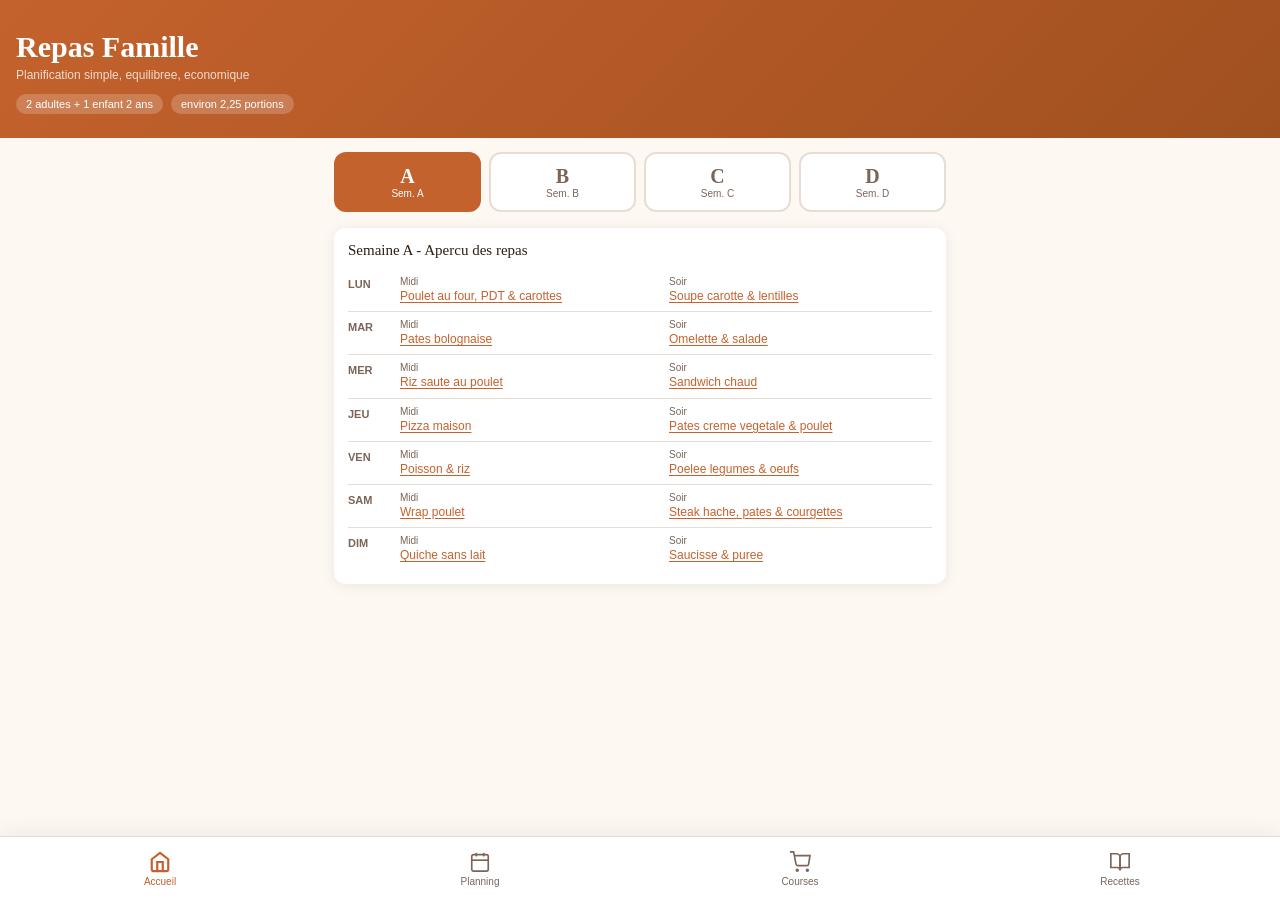
==== Bouffe.html @ 660d754c "Add files via upload" ====
<!DOCTYPE html>
<html lang="fr">
<head>
  <meta charset="UTF-8">
  <meta name="viewport" content="width=device-width, initial-scale=1.0">
  <meta name="theme-color" content="#c4622d">
  <meta name="mobile-web-app-capable" content="yes">
  <meta name="apple-mobile-web-app-capable" content="yes">
  <meta name="apple-mobile-web-app-title" content="Repas Famille">
  <meta name="apple-mobile-web-app-status-bar-style" content="default">
  <title>Repas Famille</title>
  <link rel="manifest" href="manifest.webmanifest">
  <link rel="icon" href="icon.svg" type="image/svg+xml">
  <link rel="apple-touch-icon" href="icon.svg">
  <link rel="stylesheet" href="style.css">
</head>
<body>
  <nav class="nav">
    <button class="nav-item active" id="nav-home" onclick="navigate('home')">
      <svg viewBox="0 0 24 24" fill="none" stroke="currentColor">
        <path d="M3 9l9-7 9 7v11a2 2 0 01-2 2H5a2 2 0 01-2-2z"/>
        <polyline points="9 22 9 12 15 12 15 22"/>
      </svg>
      Accueil
    </button>
    <button class="nav-item" id="nav-planning" onclick="navigate('planning')">
      <svg viewBox="0 0 24 24" fill="none" stroke="currentColor">
        <rect x="3" y="4" width="18" height="18" rx="2"/>
        <line x1="16" y1="2" x2="16" y2="6"/>
        <line x1="8" y1="2" x2="8" y2="6"/>
        <line x1="3" y1="10" x2="21" y2="10"/>
      </svg>
      Planning
    </button>
    <button class="nav-item" id="nav-courses" onclick="navigate('courses')">
      <svg viewBox="0 0 24 24" fill="none" stroke="currentColor">
        <circle cx="9" cy="21" r="1"/>
        <circle cx="20" cy="21" r="1"/>
        <path d="M1 1h4l2.68 13.39a2 2 0 001.99 1.61h9.72a2 2 0 001.98-1.69l1.57-9.27H6"/>
      </svg>
      Courses
    </button>
    <button class="nav-item" id="nav-recettes" onclick="navigate('recettes')">
      <svg viewBox="0 0 24 24" fill="none" stroke="currentColor">
        <path d="M2 3h6a4 4 0 014 4v14a3 3 0 00-3-3H2z"/>
        <path d="M22 3h-6a4 4 0 00-4 4v14a3 3 0 013-3h7z"/>
      </svg>
      Recettes
    </button>
  </nav>

  <main>
    <section class="page active" id="page-home">
      <div class="home-header">
        <h1>Repas Famille</h1>
        <p>Planification simple, equilibree, economique</p>
        <div class="family-badges">
          <span class="family-badge">2 adultes + 1 enfant 2 ans</span>
          <span class="family-badge">environ 2,25 portions</span>
        </div>
      </div>
      <div class="content">
        <div class="week-selector" id="ws-home"></div>
        <div id="home-summary"></div>
      </div>
    </section>

    <section class="page" id="page-planning">
      <div class="page-header">
        <h1>Planning</h1>
        <p id="plan-subtitle"></p>
      </div>
      <div class="content">
        <div class="portions-bar">
          <label>Portions</label>
          <div class="portions-ctrl">
            <button class="ptn-btn" onclick="changePtn(-0.25)">-</button>
            <span class="ptn-val" id="ptn-display">2,25</span>
            <button class="ptn-btn" onclick="changePtn(0.25)">+</button>
          </div>
        </div>
        <div class="week-selector" id="ws-plan"></div>
        <div class="table-wrap">
          <table class="plan-table" id="plan-table"></table>
        </div>
      </div>
    </section>

    <section class="page" id="page-courses">
      <div class="page-header">
        <h1>Courses</h1>
        <p id="courses-subtitle"></p>
      </div>
      <div class="content">
        <div id="budget-wrap"></div>
        <div class="actions-bar">
          <button class="btn btn-outline" onclick="resetChecks()">Reinitialiser les cases</button>
          <button class="btn btn-outline" onclick="navigate('planning')">Modifier le planning</button>
          <button class="btn btn-outline" onclick="exportData()">Exporter</button>
          <button class="btn btn-outline" onclick="document.getElementById('import-file').click()">Importer</button>
          <input id="import-file" type="file" accept="application/json,.json" style="display:none" onchange="importData(event)">
        </div>
        <div class="week-selector" id="ws-courses"></div>
        <div id="shop-list"></div>
      </div>
    </section>

    <section class="page" id="page-recettes">
      <div class="page-header">
        <h1>Recettes</h1>
        <p>Toutes nos recettes familiales</p>
      </div>
      <div class="content">
        <div class="actions-bar recipes-toolbar">
          <button class="btn btn-outline subtab-btn" id="tab-recipes-list" onclick="showRecipePanel('list')">Recettes</button>
          <button class="btn btn-outline subtab-btn" id="tab-recipe-form" onclick="showRecipePanel('recipe')">+ Recette</button>
          <button class="btn btn-outline subtab-btn" id="tab-ingredients" onclick="showRecipePanel('ingredients')">Ingredients</button>
        </div>

        <div class="recipe-panel" id="panel-ingredients">
          <div class="card-title" id="ingredient-form-title">Base ingredients</div>
          <div class="form-grid">
            <div class="form-row">
              <div>
                <label class="field-label" for="ingredient-name">Nom</label>
                <input class="field" id="ingredient-name" list="ingredient-names" placeholder="Ex: Pates">
                <datalist id="ingredient-names"></datalist>
              </div>
              <div>
                <label class="field-label" for="ingredient-category">Categorie</label>
                <select class="field" id="ingredient-category">
                  <option value="viandes">Viandes / Poissons / Oeufs</option>
                  <option value="feculents">Feculents</option>
                  <option value="legumes">Legumes frais</option>
                  <option value="surgeles">Surgeles</option>
                  <option value="epicerie">Epicerie</option>
                  <option value="vegetal">Produits vegetaux</option>
                  <option value="autres">Autres</option>
                </select>
              </div>
            </div>
            <div class="form-row">
              <div>
                <label class="field-label" for="ingredient-unit">Unite prix</label>
                <select class="field" id="ingredient-unit">
                  <option value="g">g (prix au kg)</option>
                  <option value="ml">ml (prix au L)</option>
                  <option value="piece">piece</option>
                  <option value="pieces">pieces</option>
                  <option value="tranches">tranches</option>
                  <option value="cs">cs</option>
                  <option value="cc">cc</option>
                  <option value="cube">cube</option>
                </select>
              </div>
              <div>
                <label class="field-label" for="ingredient-price">Prix moyen (EUR)</label>
                <input class="field" id="ingredient-price" type="number" min="0" step="0.01" placeholder="2.40">
              </div>
            </div>
            <div class="form-help">Pour g/ml, indique le prix au kg ou au litre. Pour piece, indique le prix d'une unite.</div>
            <div class="actions-bar" style="margin-bottom:0">
              <button class="btn btn-outline" id="ingredient-save-btn" onclick="saveIngredientForm()">Enregistrer ingredient</button>
              <button class="btn btn-outline" id="ingredient-cancel-btn" onclick="resetIngredientForm()" style="display:none">Annuler</button>
            </div>
          </div>
          <div id="ingredient-list"></div>
        </div>

        <div class="recipe-panel" id="panel-recipe-form">
          <div class="card-title" id="recipe-form-title">Ajouter une recette</div>
          <div class="form-grid">
            <div class="form-row">
              <div>
                <label class="field-label" for="new-recipe-name">Nom</label>
                <input class="field" id="new-recipe-name" placeholder="Ex: Chili doux">
              </div>
              <div>
                <label class="field-label" for="new-recipe-base">Portions de base</label>
                <input class="field" id="new-recipe-base" type="number" min="1" step="0.25" value="4">
              </div>
            </div>
            <div>
              <label class="field-label" for="new-recipe-price">Budget base (EUR)</label>
              <input class="field" id="new-recipe-price" type="number" min="0" step="0.10" placeholder="8">
            </div>
            <div>
              <label class="field-label" for="new-recipe-ingredients">Ingredients</label>
              <div class="form-row">
                <select class="field" id="recipe-ingredient-pick"></select>
                <input class="field" id="recipe-ingredient-qty" type="number" min="0" step="0.1" placeholder="Quantite">
              </div>
              <div class="form-row">
                <select class="field" id="recipe-ingredient-unit">
                  <option value="">Unite auto</option>
                  <option value="g">g</option>
                  <option value="ml">ml</option>
                  <option value="piece">piece</option>
                  <option value="pieces">pieces</option>
                  <option value="tranches">tranches</option>
                  <option value="cs">cs</option>
                  <option value="cc">cc</option>
                  <option value="cube">cube</option>
                </select>
                <button class="btn btn-outline" onclick="addIngredientLineToRecipe()">Ajouter ingredient</button>
              </div>
              <textarea class="field" id="new-recipe-ingredients" placeholder="Pates | 350 | g | feculents | 1.00&#10;Thon | 280 | g | viandes | 3.00"></textarea>
              <div class="form-help">Une ligne par ingredient : nom | quantite | unite. La categorie et le prix viennent de la base si le nom existe. Tu peux encore forcer : nom | quantite | unite | categorie | prix.</div>
            </div>
            <div>
              <label class="field-label" for="new-recipe-steps">Preparation</label>
              <textarea class="field" id="new-recipe-steps" placeholder="Une etape par ligne"></textarea>
            </div>
            <div class="actions-bar" style="margin-bottom:0">
              <button class="btn btn-outline" id="recipe-save-btn" onclick="saveRecipeForm()">+ Ajouter la recette</button>
              <button class="btn btn-outline" id="recipe-cancel-btn" onclick="resetRecipeForm()" style="display:none">Annuler</button>
            </div>
          </div>
        </div>

        <div id="panel-recipes-list">
          <div class="card recipe-filter-card">
            <div class="form-grid">
              <div class="form-row">
                <input class="field" id="recipe-filter-text" placeholder="Rechercher un ingredient" oninput="renderRecettes()">
                <select class="field" id="recipe-filter-ingredient" onchange="renderRecettes()">
                  <option value="">Tous les ingredients</option>
                </select>
              </div>
              <button class="btn btn-outline" onclick="clearRecipeFilters()">Effacer le filtre</button>
            </div>
          </div>
          <div class="recipes-grid" id="recipes-grid"></div>
        </div>
      </div>
    </section>
  </main>

  <div class="overlay" id="recipe-overlay">
    <div class="sheet" id="recipe-sheet">
      <div class="sheet-handle"></div>
      <div class="sheet-head">
        <div style="flex:1">
          <span class="modal-emoji" id="modal-emoji"></span>
          <h2 class="modal-title" id="modal-title"></h2>
        </div>
        <button class="sheet-close" onclick="closeRecipe()">x</button>
      </div>
      <div class="sheet-body" id="modal-body"></div>
    </div>
  </div>

  <div class="overlay" id="edit-overlay">
    <div class="sheet">
      <div class="sheet-handle"></div>
      <div class="sheet-head">
        <h2 class="modal-title" id="edit-title" style="flex:1"></h2>
        <button class="sheet-close" onclick="closeEdit()">x</button>
      </div>
      <div class="sheet-body">
        <div class="portion-edit">
          <label for="edit-portions">Portions pour ce repas</label>
          <input class="field" id="edit-portions" type="number" min="0.5" step="0.25">
        </div>
        <div class="picker-grid" id="picker-grid"></div>
      </div>
    </div>
  </div>

  <div class="overlay" id="exclude-overlay">
    <div class="sheet">
      <div class="sheet-handle"></div>
      <div class="sheet-head">
        <h2 class="modal-title" id="exclude-title" style="flex:1"></h2>
        <button class="sheet-close" onclick="closeExclude()">x</button>
      </div>
      <div class="sheet-body">
        <div id="exclude-list"></div>
      </div>
    </div>
  </div>

  <script src="data.js"></script>
  <script src="app.js"></script>
  <script>
    if ('serviceWorker' in navigator) {
      window.addEventListener('load', function() {
        navigator.serviceWorker.register('service-worker.js');
      });
    }
  </script>
</body>
</html>
---- style.css ----
/* ======================================================
   DESIGN TOKENS
====================================================== */
:root {
  --bg: #fdf8f2;
  --surface: #ffffff;
  --surface2: #f5ede3;
  --primary: #c4622d;
  --primary-dk: #a0501f;
  --secondary: #6b8f71;
  --accent: #d4a855;
  --text: #2d1f14;
  --text-muted: #7a6558;
  --border: #e8ddd5;
  --shadow: 0 2px 14px rgba(45, 31, 20, 0.08);
  --radius: 12px;
  --nav-h: 64px;
}

*, *::before, *::after { box-sizing: border-box; margin: 0; padding: 0; }
html { -webkit-tap-highlight-color: transparent; }
body {
  font-family: 'DM Sans', sans-serif;
  background: var(--bg);
  color: var(--text);
  min-height: 100vh;
  padding-bottom: var(--nav-h);
  font-size: 14px;
}
h1, h2, h3 { font-family: 'Playfair Display', serif; }
button, input, textarea, select { font-family: 'DM Sans', sans-serif; }
button { cursor: pointer; }

.nav {
  position: fixed;
  bottom: 0;
  left: 0;
  right: 0;
  height: var(--nav-h);
  background: var(--surface);
  border-top: 1px solid var(--border);
  display: flex;
  z-index: 100;
  box-shadow: 0 -4px 20px rgba(0, 0, 0, 0.06);
}
.nav-item {
  flex: 1;
  display: flex;
  flex-direction: column;
  align-items: center;
  justify-content: center;
  gap: 3px;
  color: var(--text-muted);
  font-size: 10px;
  font-weight: 500;
  border: none;
  background: none;
  padding: 6px 0;
}
.nav-item svg { width: 22px; height: 22px; stroke-width: 1.8; }
.nav-item.active { color: var(--primary); }
.nav-item.active svg { stroke-width: 2.4; }

.page { display: none; }
.page.active { display: block; }

.page-header,
.home-header {
  background: linear-gradient(135deg, var(--primary), var(--primary-dk));
  color: white;
}
.page-header { padding: 20px 16px 18px; }
.home-header { padding: 30px 16px 24px; }
.page-header h1 { font-size: 24px; color: white; }
.home-header h1 { font-size: 30px; color: white; margin-bottom: 4px; }
.page-header p,
.home-header p { color: rgba(255, 255, 255, 0.78); font-size: 12px; margin-top: 3px; }
.family-badges { display: flex; gap: 8px; flex-wrap: wrap; margin-top: 12px; }
.family-badge {
  background: rgba(255, 255, 255, 0.2);
  color: white;
  font-size: 11px;
  font-weight: 500;
  padding: 4px 10px;
  border-radius: 20px;
}

.content { padding: 14px; }
@media (min-width: 580px) {
  .content { max-width: 640px; margin: 0 auto; }
}

.week-selector {
  display: grid;
  grid-template-columns: repeat(4, 1fr);
  gap: 8px;
  margin-bottom: 16px;
}
.week-btn {
  padding: 11px 4px;
  border: 2px solid var(--border);
  border-radius: var(--radius);
  background: var(--surface);
  text-align: center;
  font-family: 'Playfair Display', serif;
  font-size: 20px;
  font-weight: 700;
  color: var(--text-muted);
}
.week-btn small {
  display: block;
  font-family: 'DM Sans', sans-serif;
  font-size: 10px;
  font-weight: 400;
}
.week-btn.active { border-color: var(--primary); background: var(--primary); color: white; }

.card {
  background: var(--surface);
  border-radius: var(--radius);
  padding: 14px;
  box-shadow: var(--shadow);
  margin-bottom: 12px;
}
.card-title { font-family: 'Playfair Display', serif; font-size: 15px; margin-bottom: 10px; }

.day-row {
  display: grid;
  grid-template-columns: 46px 1fr 1fr;
  gap: 6px;
  align-items: start;
  padding: 7px 0;
  border-bottom: 1px solid var(--border);
  font-size: 12px;
}
.day-row.has-extra { grid-template-columns: 46px 1fr 1fr; }
.extra-summary {
  grid-column: 2 / 4;
  background: var(--surface2);
  border-radius: 8px;
  padding: 7px 8px;
  margin-top: 2px;
}
.day-row:last-child { border-bottom: none; }
.day-lbl {
  font-weight: 700;
  font-size: 11px;
  color: var(--text-muted);
  text-transform: uppercase;
  padding-top: 2px;
}
.slot-lbl { font-size: 10px; color: var(--text-muted); margin-bottom: 1px; }
.meal-link,
.meal-nm {
  cursor: pointer;
  color: var(--primary);
  font-weight: 500;
  text-decoration: underline;
  text-underline-offset: 2px;
  line-height: 1.35;
}

.portions-bar {
  display: flex;
  align-items: center;
  gap: 12px;
  background: var(--surface);
  border-radius: var(--radius);
  padding: 12px 14px;
  box-shadow: var(--shadow);
  margin-bottom: 14px;
}
.portions-bar label { font-size: 13px; font-weight: 500; flex: 1; }
.portions-ctrl { display: flex; align-items: center; gap: 8px; }
.ptn-btn {
  width: 32px;
  height: 32px;
  border-radius: 50%;
  border: 2px solid var(--primary);
  background: white;
  color: var(--primary);
  font-size: 20px;
  display: flex;
  align-items: center;
  justify-content: center;
}
.ptn-val { font-weight: 700; font-size: 16px; min-width: 36px; text-align: center; }

.table-wrap { overflow-x: auto; border-radius: var(--radius); box-shadow: var(--shadow); }
.plan-table { width: 100%; border-collapse: collapse; background: var(--surface); }
.plan-table th {
  background: var(--primary);
  color: white;
  padding: 9px 8px;
  font-size: 12px;
  font-weight: 600;
  text-align: left;
  white-space: nowrap;
}
.plan-table td { padding: 9px 8px; border-bottom: 1px solid var(--border); vertical-align: top; }
.plan-table tr:nth-child(even) td { background: #fdfaf7; }
.day-col {
  font-weight: 700;
  font-size: 11px;
  color: var(--text-muted);
  text-transform: uppercase;
  white-space: nowrap;
}
.meal-cell { display: flex; align-items: flex-start; gap: 4px; }
.meal-nm { flex: 1; font-size: 12px; }
.extra-list { display: grid; gap: 6px; min-width: 130px; }
.extra-meal {
  background: rgba(245, 237, 227, 0.75);
  border-radius: 8px;
  padding: 5px;
}
.add-extra-btn { padding: 6px 9px; justify-content: center; }
.edit-btn {
  width: 26px;
  height: 26px;
  border-radius: 50%;
  border: 1px solid var(--border);
  background: white;
  font-size: 12px;
  flex-shrink: 0;
}

.actions-bar { display: flex; gap: 8px; flex-wrap: wrap; margin-bottom: 14px; }
.btn {
  display: inline-flex;
  align-items: center;
  gap: 5px;
  padding: 9px 14px;
  border-radius: 8px;
  border: none;
  font-size: 12px;
  font-weight: 500;
}
.btn-outline { background: white; color: var(--primary); border: 1.5px solid var(--primary); }
.btn-outline.active { background: var(--primary); color: white; }

.budget-card {
  background: linear-gradient(135deg, var(--primary), var(--primary-dk));
  color: white;
  border-radius: var(--radius);
  padding: 16px;
  margin-bottom: 14px;
}
.budget-card h3 { font-family: 'DM Sans', sans-serif; font-size: 12px; font-weight: 500; opacity: 0.75; }
.budget-amount { font-family: 'Playfair Display', serif; font-size: 36px; }
.budget-sub { font-size: 11px; opacity: 0.65; margin-top: 2px; }

.cat-title {
  font-size: 11px;
  font-weight: 700;
  text-transform: uppercase;
  letter-spacing: 0.06em;
  color: var(--text-muted);
  padding: 8px 0 5px;
  border-bottom: 2px solid var(--primary);
  margin-bottom: 6px;
}
.shop-item {
  display: flex;
  align-items: center;
  gap: 10px;
  padding: 8px 0;
  border-bottom: 1px solid var(--border);
  cursor: pointer;
}
.shop-item:last-child { border-bottom: none; }
.shop-item input[type=checkbox] { width: 18px; height: 18px; accent-color: var(--primary); flex-shrink: 0; }
.shop-nm { flex: 1; font-size: 13px; }
.shop-item.checked .shop-nm { text-decoration: line-through; color: var(--text-muted); }
.shop-side {
  display: flex;
  flex-direction: column;
  align-items: flex-end;
  gap: 2px;
  flex-shrink: 0;
}
.shop-qty { font-size: 12px; color: var(--primary); font-weight: 600; white-space: nowrap; }
.shop-price { font-size: 11px; color: var(--text-muted); white-space: nowrap; }

.recipes-grid {
  display: grid;
  grid-template-columns: repeat(2, 1fr);
  gap: 10px;
}
@media (min-width: 460px) {
  .recipes-grid { grid-template-columns: repeat(3, 1fr); }
}
.recipe-card {
  background: var(--surface);
  border-radius: var(--radius);
  padding: 13px;
  box-shadow: var(--shadow);
  cursor: pointer;
}
.recipes-toolbar {
  position: sticky;
  top: 0;
  z-index: 20;
  background: var(--bg);
  padding: 0 0 10px;
}
.recipe-panel {
  display: none;
  background: var(--surface);
  border-radius: var(--radius);
  padding: 14px;
  box-shadow: var(--shadow);
  margin-bottom: 12px;
}
.recipe-panel.active { display: block; }
.recipe-card .actions-bar .btn { padding: 6px 9px; }
.recipe-filter-card { box-shadow: var(--shadow); margin-bottom: 12px; }
.rc-emoji { font-size: 30px; display: block; margin-bottom: 7px; }
.rc-name { font-weight: 600; font-size: 12px; line-height: 1.35; margin-bottom: 5px; }
.rc-meta { font-size: 11px; color: var(--text-muted); }
.rc-tags { display: flex; flex-wrap: wrap; gap: 3px; margin-top: 7px; }
.tag { font-size: 10px; padding: 2px 7px; border-radius: 20px; font-weight: 500; }
.tag-g { background: #e8f5e9; color: #2e7d32; }
.tag-o { background: #fff3e0; color: #e65100; }
.tag-b { background: #e3f2fd; color: #1565c0; }

.overlay {
  display: none;
  position: fixed;
  inset: 0;
  background: rgba(0, 0, 0, 0.45);
  z-index: 200;
  align-items: flex-end;
}
.overlay.open { display: flex; }
.sheet {
  background: var(--bg);
  border-radius: 20px 20px 0 0;
  width: 100%;
  max-height: 88vh;
  overflow-y: auto;
}
.sheet-handle { width: 40px; height: 4px; background: var(--border); border-radius: 2px; margin: 12px auto 0; }
.sheet-head { display: flex; align-items: flex-start; padding: 12px 14px 4px; gap: 10px; }
.sheet-close {
  width: 32px;
  height: 32px;
  border-radius: 50%;
  border: 1px solid var(--border);
  background: white;
  font-size: 16px;
  flex-shrink: 0;
  margin-left: auto;
}
.sheet-body { padding: 8px 14px 36px; }
.modal-emoji { font-size: 38px; display: block; margin-bottom: 6px; }
.modal-title { font-size: 19px; line-height: 1.2; }
.sec-title {
  font-family: 'Playfair Display', serif;
  font-size: 14px;
  margin: 14px 0 7px;
  padding-bottom: 4px;
  border-bottom: 1px solid var(--border);
}
.ing-list { list-style: none; }
.ing-list li {
  display: flex;
  justify-content: space-between;
  gap: 10px;
  padding: 5px 0;
  border-bottom: 1px solid var(--border);
  font-size: 13px;
}
.ing-qty { font-weight: 700; color: var(--primary); white-space: nowrap; }
.step-list { list-style: none; counter-reset: steps; }
.step-list li {
  counter-increment: steps;
  display: flex;
  gap: 10px;
  margin-bottom: 9px;
  font-size: 13px;
  line-height: 1.5;
}
.step-list li::before {
  content: counter(steps);
  min-width: 22px;
  height: 22px;
  border-radius: 50%;
  background: var(--primary);
  color: white;
  font-size: 11px;
  font-weight: 700;
  display: flex;
  align-items: center;
  justify-content: center;
}
.alt-box,
.perso-box {
  border-radius: 0 8px 8px 0;
  padding: 10px 12px;
  font-size: 12px;
  line-height: 1.6;
}
.alt-box { background: #fff8f5; border-left: 3px solid var(--primary); }
.perso-box { background: #fffbf0; border-left: 3px solid var(--accent); }
.allergen-badge {
  display: inline-flex;
  font-size: 10px;
  padding: 3px 8px;
  border-radius: 20px;
  background: #ffebee;
  color: #c62828;
  margin: 2px;
  font-weight: 500;
}

.picker-grid {
  display: grid;
  grid-template-columns: 1fr 1fr;
  gap: 7px;
  max-height: 62vh;
  overflow-y: auto;
}
.pick-btn {
  padding: 10px 8px;
  border: 1.5px solid var(--border);
  border-radius: 9px;
  background: white;
  text-align: left;
  font-size: 11px;
  font-weight: 500;
  line-height: 1.35;
}
.pick-emoji { font-size: 20px; display: block; margin-bottom: 4px; }

.form-grid { display: grid; gap: 9px; margin-bottom: 14px; }
.form-row { display: grid; grid-template-columns: 1fr 1fr; gap: 8px; }
.field {
  width: 100%;
  border: 1.5px solid var(--border);
  border-radius: 8px;
  background: white;
  padding: 9px 10px;
  font-size: 12px;
  color: var(--text);
}
textarea.field { min-height: 86px; resize: vertical; line-height: 1.45; }
.field-label { font-size: 11px; font-weight: 700; color: var(--text-muted); margin-bottom: 4px; display: block; }
.form-help { color: var(--text-muted); font-size: 11px; line-height: 1.5; margin-top: -4px; }
.portion-edit {
  display: flex;
  align-items: center;
  gap: 8px;
  background: var(--surface2);
  border-radius: 10px;
  padding: 10px;
  margin-bottom: 10px;
}
.portion-edit label { font-size: 12px; font-weight: 700; color: var(--text-muted); flex: 1; }
.portion-edit input { max-width: 90px; }
.stock-btn {
  width: auto;
  min-width: 42px;
  padding: 0 7px;
  border-radius: 14px;
  font-size: 10px;
}
.stock-btn.has-exclude {
  border-color: var(--secondary);
  color: var(--secondary);
  font-weight: 700;
}
.exclude-item {
  display: flex;
  align-items: center;
  gap: 10px;
  padding: 10px 0;
  border-bottom: 1px solid var(--border);
}
.exclude-item input { width: 18px; height: 18px; accent-color: var(--primary); }
.exclude-item span { flex: 1; font-size: 13px; }
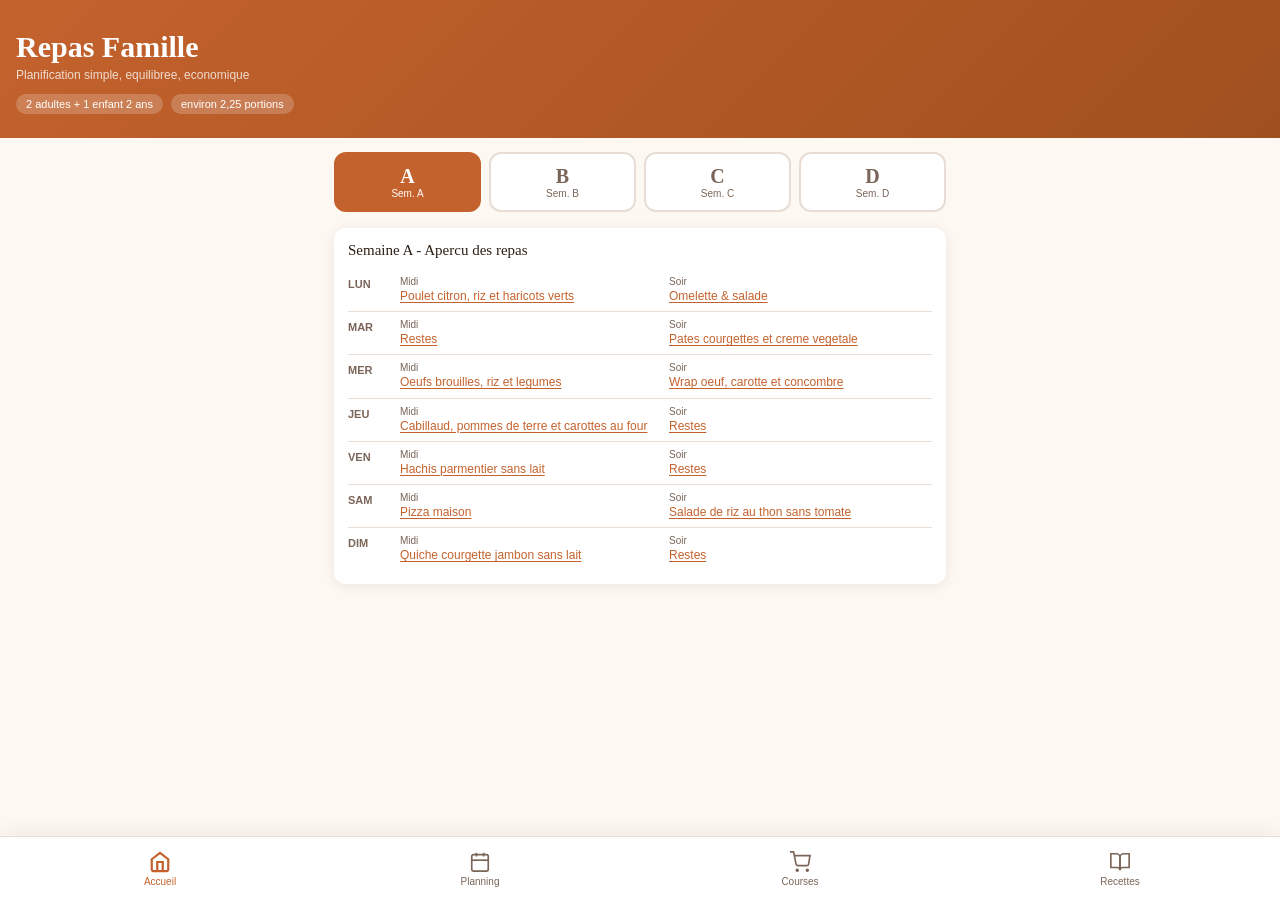
==== commit 9661fc02: "Update Bouffe.html" ====
--- a/Bouffe.html
+++ b/Bouffe.html
@@ -80,6 +80,9 @@
           </div>
         </div>
         <div class="week-selector" id="ws-plan"></div>
+        <div class="actions-bar">
+          <button class="btn btn-outline" onclick="resetDefaultPlans()">Recharger les semaines par defaut</button>
+        </div>
         <div class="table-wrap">
           <table class="plan-table" id="plan-table"></table>
         </div>
